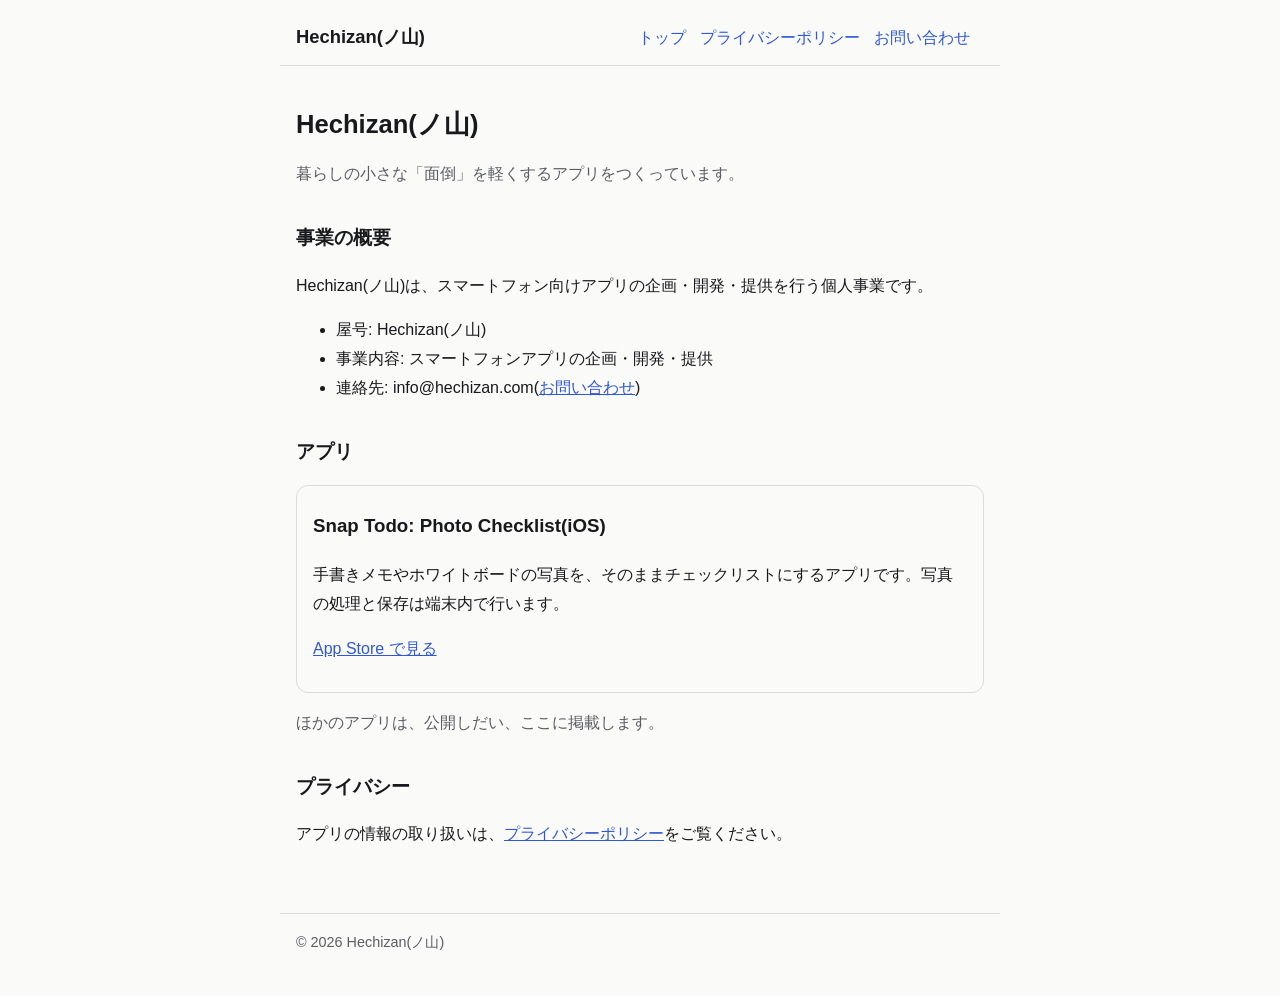
==== index.html @ 688349de "feat: add business site (top, privacy policy, contact, app-ads.txt) Co-Authored-By: Claude Sonnet 5." ====
<!doctype html>
<html lang="ja">
<head>
<meta charset="utf-8">
<meta name="viewport" content="width=device-width, initial-scale=1">
<title>Hechizan(ノ山)</title>
<meta name="description" content="Hechizan(ノ山)は、スマートフォン向けアプリを企画・開発・提供する個人事業です。">
<link rel="stylesheet" href="/style.css">
</head>
<body>
<header>
  <a class="brand" href="/">Hechizan(ノ山)</a>
  <nav><a href="/">トップ</a><a href="/privacy/">プライバシーポリシー</a><a href="/contact/">お問い合わせ</a></nav>
</header>
<main>
<h1>Hechizan(ノ山)</h1>
<p class="sub">暮らしの小さな「面倒」を軽くするアプリをつくっています。</p>

<h2>事業の概要</h2>
<p>Hechizan(ノ山)は、スマートフォン向けアプリの企画・開発・提供を行う個人事業です。</p>
<ul>
  <li>屋号: Hechizan(ノ山)</li>
  <li>事業内容: スマートフォンアプリの企画・開発・提供</li>
  <!-- 所在地: バーチャルオフィスの契約住所が確定したら、ここに追記する -->
  <li>連絡先: info@hechizan.com(<a href="/contact/">お問い合わせ</a>)</li>
</ul>

<h2>アプリ</h2>
<div class="card">
  <h3>Snap Todo: Photo Checklist(iOS)</h3>
  <p>手書きメモやホワイトボードの写真を、そのままチェックリストにするアプリです。写真の処理と保存は端末内で行います。</p>
  <p><a href="https://apps.apple.com/app/id6827144760">App Store で見る</a></p>
</div>
<p class="sub">ほかのアプリは、公開しだい、ここに掲載します。</p>

<h2>プライバシー</h2>
<p>アプリの情報の取り扱いは、<a href="/privacy/">プライバシーポリシー</a>をご覧ください。</p>
</main>
<footer>© 2026 Hechizan(ノ山)</footer>
</body>
</html>
---- style.css ----
/* 共通スタイル: ビルド不要・外部読み込みなし(外部トラッキングなし)。スマホ優先の1カラム。 */
:root { --bg:#fafaf8; --fg:#18191c; --sub:#5b5d63; --line:#dcdbd6; --accent:#2f58d6; }
@media (prefers-color-scheme: dark) { :root { --bg:#111214; --fg:#f2f2f0; --sub:#a4a6ab; --line:#34363b; --accent:#93b1ff; } }
* { box-sizing: border-box; }
body { margin:0; font-family:-apple-system,"Hiragino Sans","Noto Sans JP",sans-serif; line-height:1.8; color:var(--fg); background:var(--bg); }
header, main, footer { max-width:720px; margin:0 auto; padding:0 16px; }
header { padding-top:20px; padding-bottom:12px; border-bottom:1px solid var(--line); display:flex; flex-wrap:wrap; gap:8px 20px; align-items:baseline; }
header .brand { font-weight:700; font-size:1.15rem; color:var(--fg); text-decoration:none; margin-right:auto; }
nav a { margin-right:14px; color:var(--accent); text-decoration:none; }
main { padding-top:24px; padding-bottom:48px; }
h1 { font-size:1.6rem; line-height:1.4; } h2 { font-size:1.2rem; margin-top:2rem; }
a { color:var(--accent); } .sub { color:var(--sub); }
.card { border:1px solid var(--line); border-radius:12px; padding:4px 16px 12px; margin:16px 0; }
footer { padding-top:16px; padding-bottom:40px; border-top:1px solid var(--line); color:var(--sub); font-size:.9rem; }
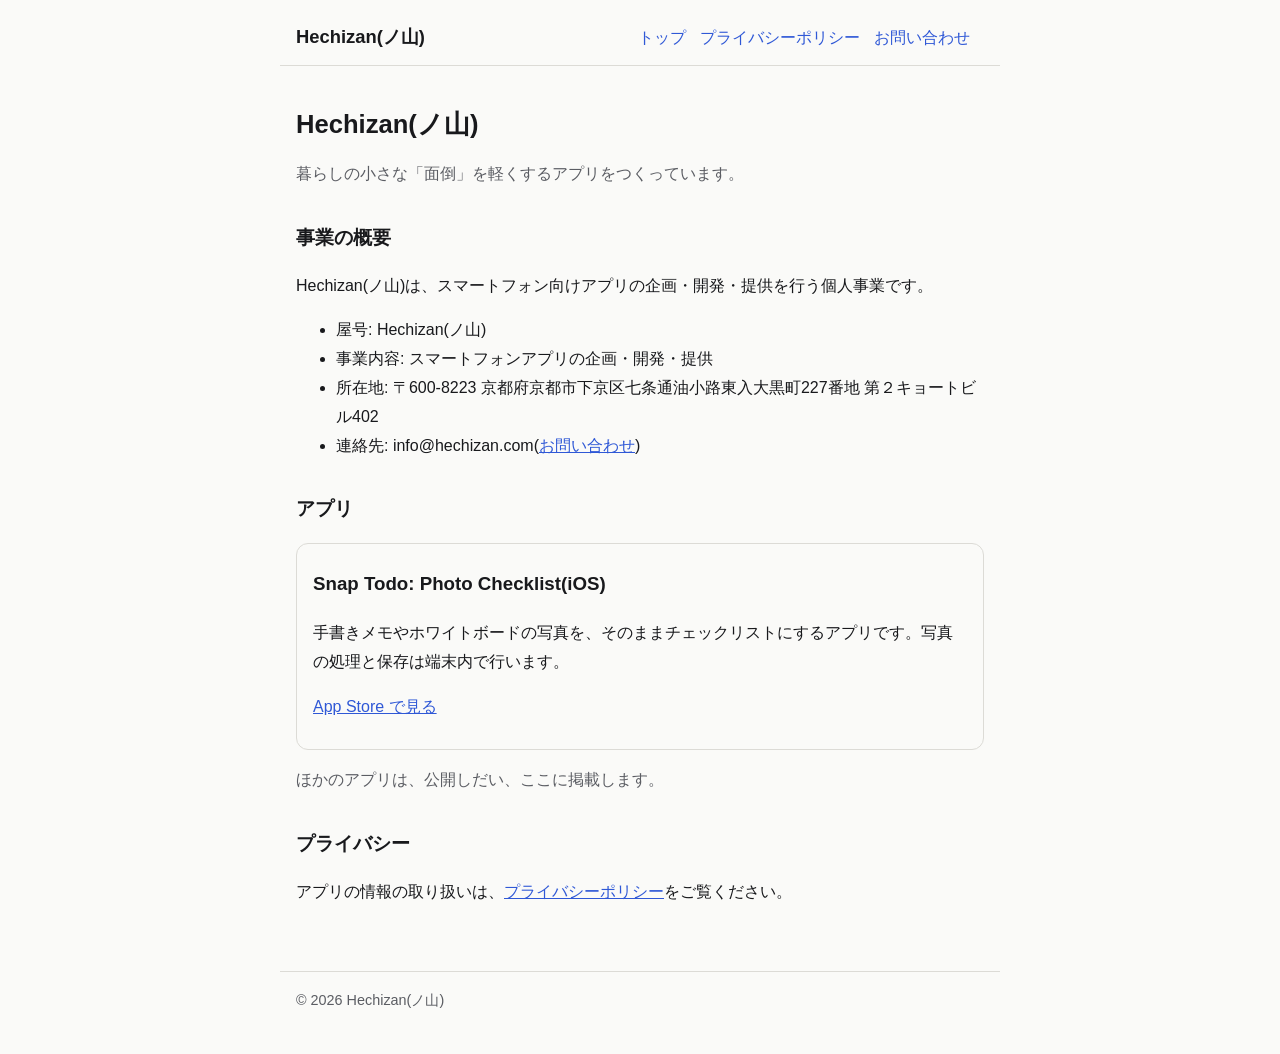
==== commit da03a288: "docs: add business address to top page and privacy policy Co-Authored-By: Claude Sonnet 5.5 <noreply" ====
--- a/index.html
+++ b/index.html
@@ -21,7 +21,7 @@
 <ul>
   <li>屋号: Hechizan(ノ山)</li>
   <li>事業内容: スマートフォンアプリの企画・開発・提供</li>
-  <!-- 所在地: バーチャルオフィスの契約住所が確定したら、ここに追記する -->
+  <li>所在地: 〒600-8223 京都府京都市下京区七条通油小路東入大黒町227番地 第２キョートビル402</li>
   <li>連絡先: info@hechizan.com(<a href="/contact/">お問い合わせ</a>)</li>
 </ul>
 
